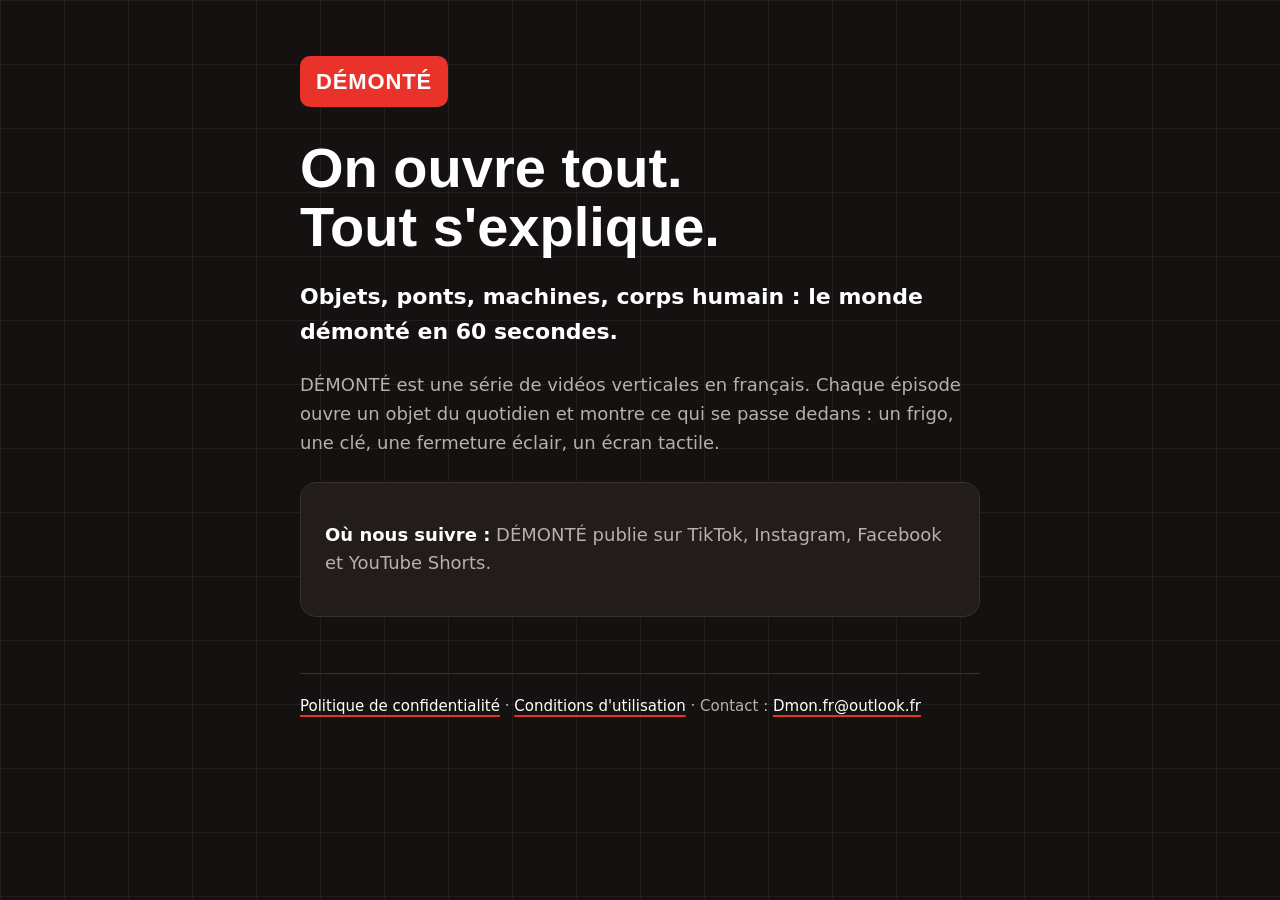
==== index.html @ 85b6ca90 "Site DÉMONTÉ : accueil, confidentialité, conditions Co-Authored-By: Claude Opus 5.5 <noreply@anthrop" ====
<!doctype html>
<html lang="fr"><head><meta charset="utf-8"><meta name="viewport" content="width=device-width,initial-scale=1">
<title>DÉMONTÉ</title><meta name="description" content="On ouvre tout. Tout s'explique. Objets, ponts, machines : le monde démonté en 60 secondes.">
<link rel="stylesheet" href="style.css"></head>
<body><main>
<span class="logo">DÉMONTÉ</span>
<h1>On ouvre tout.<br>Tout s'explique.</h1>
<p class="accroche">Objets, ponts, machines, corps humain : le monde démonté en 60 secondes.</p>
<p>DÉMONTÉ est une série de vidéos verticales en français. Chaque épisode ouvre un objet du quotidien et montre ce qui se passe dedans : un frigo, une clé, une fermeture éclair, un écran tactile.</p>
<div class="carte"><p><strong>Où nous suivre :</strong> DÉMONTÉ publie sur TikTok, Instagram, Facebook et YouTube Shorts.</p></div>
<footer><a href="confidentialite.html">Politique de confidentialité</a> · <a href="conditions.html">Conditions d'utilisation</a> · Contact : <a href="mailto:Dmon.fr@outlook.fr">Dmon.fr@outlook.fr</a></footer>
</main></body></html>
---- style.css ----
:root{--rouge:#E8322A;--fond:#141110;--eleve:#221C1A;--encre:#fff;--douce:#B9B0AC;--trait:#3A302C;--laiton:#E8B54A}
*{box-sizing:border-box}
body{margin:0;background:var(--fond);color:var(--encre);font-family:system-ui,-apple-system,"Segoe UI",Roboto,sans-serif;line-height:1.6;
background-image:linear-gradient(rgba(255,255,255,.05) 1px,transparent 1px),linear-gradient(90deg,rgba(255,255,255,.05) 1px,transparent 1px);background-size:64px 64px}
main{max-width:720px;margin:0 auto;padding:56px 20px 80px}
.logo{display:inline-block;margin-bottom:32px;background:var(--rouge);color:#fff;font-family:"Arial Black",Arial,sans-serif;font-weight:900;font-size:22px;letter-spacing:.04em;padding:8px 16px;border-radius:10px;text-decoration:none}
h1{font-family:"Arial Black","Helvetica Neue",Arial,sans-serif;font-weight:900;font-size:clamp(34px,7vw,56px);line-height:1.05;margin:0 0 16px}
h2{font-family:"Arial Black","Helvetica Neue",Arial,sans-serif;font-weight:900;font-size:22px;margin:40px 0 8px;color:var(--laiton)}
p,li{color:var(--douce);font-size:18px}
strong{color:var(--encre)}
.accroche{font-size:22px;color:var(--encre);font-weight:700}
.carte{background:var(--eleve);border:1px solid var(--trait);border-radius:16px;padding:20px 24px;margin-top:24px}
a{color:var(--encre);text-decoration-color:var(--rouge);text-underline-offset:4px;text-decoration-thickness:2px}
footer{margin-top:56px;padding-top:20px;border-top:1px solid var(--trait);font-size:15px;color:var(--douce)}
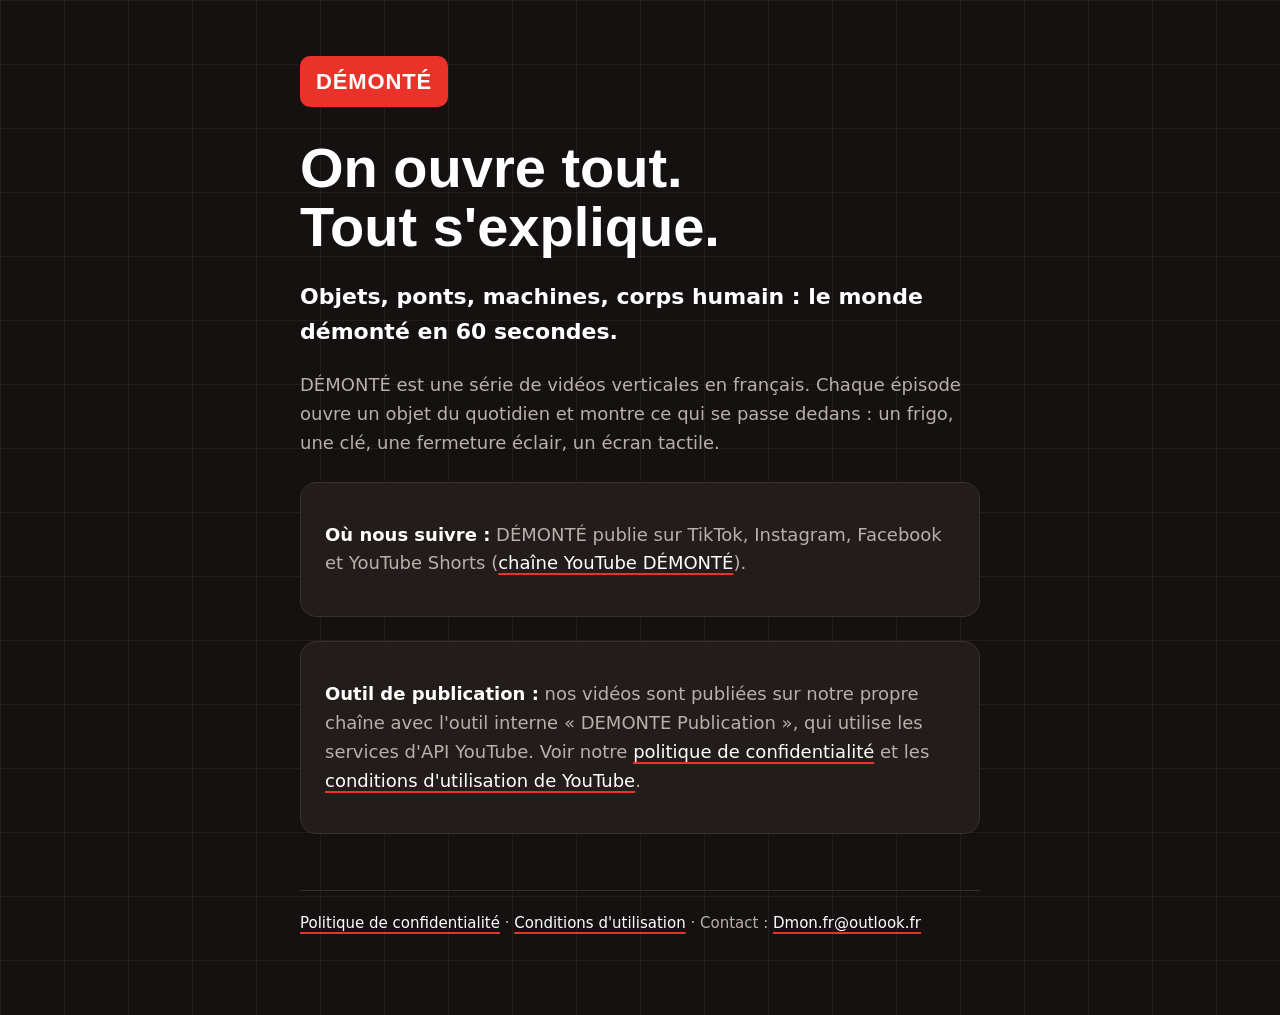
==== commit 5cf3dee6: "Ajout de la mention API YouTube, de la suppression des données et du script de publication Co-Author" ====
--- a/index.html
+++ b/index.html
@@ -7,6 +7,7 @@
 <h1>On ouvre tout.<br>Tout s'explique.</h1>
 <p class="accroche">Objets, ponts, machines, corps humain : le monde démonté en 60 secondes.</p>
 <p>DÉMONTÉ est une série de vidéos verticales en français. Chaque épisode ouvre un objet du quotidien et montre ce qui se passe dedans : un frigo, une clé, une fermeture éclair, un écran tactile.</p>
-<div class="carte"><p><strong>Où nous suivre :</strong> DÉMONTÉ publie sur TikTok, Instagram, Facebook et YouTube Shorts.</p></div>
+<div class="carte"><p><strong>Où nous suivre :</strong> DÉMONTÉ publie sur TikTok, Instagram, Facebook et YouTube Shorts (<a href="https://www.youtube.com/@demonte_fr">chaîne YouTube DÉMONTÉ</a>).</p></div>
+<div class="carte"><p><strong>Outil de publication :</strong> nos vidéos sont publiées sur notre propre chaîne avec l'outil interne « DEMONTE Publication », qui utilise les services d'API YouTube. Voir notre <a href="confidentialite.html">politique de confidentialité</a> et les <a href="https://www.youtube.com/t/terms">conditions d'utilisation de YouTube</a>.</p></div>
 <footer><a href="confidentialite.html">Politique de confidentialité</a> · <a href="conditions.html">Conditions d'utilisation</a> · Contact : <a href="mailto:Dmon.fr@outlook.fr">Dmon.fr@outlook.fr</a></footer>
 </main></body></html>
